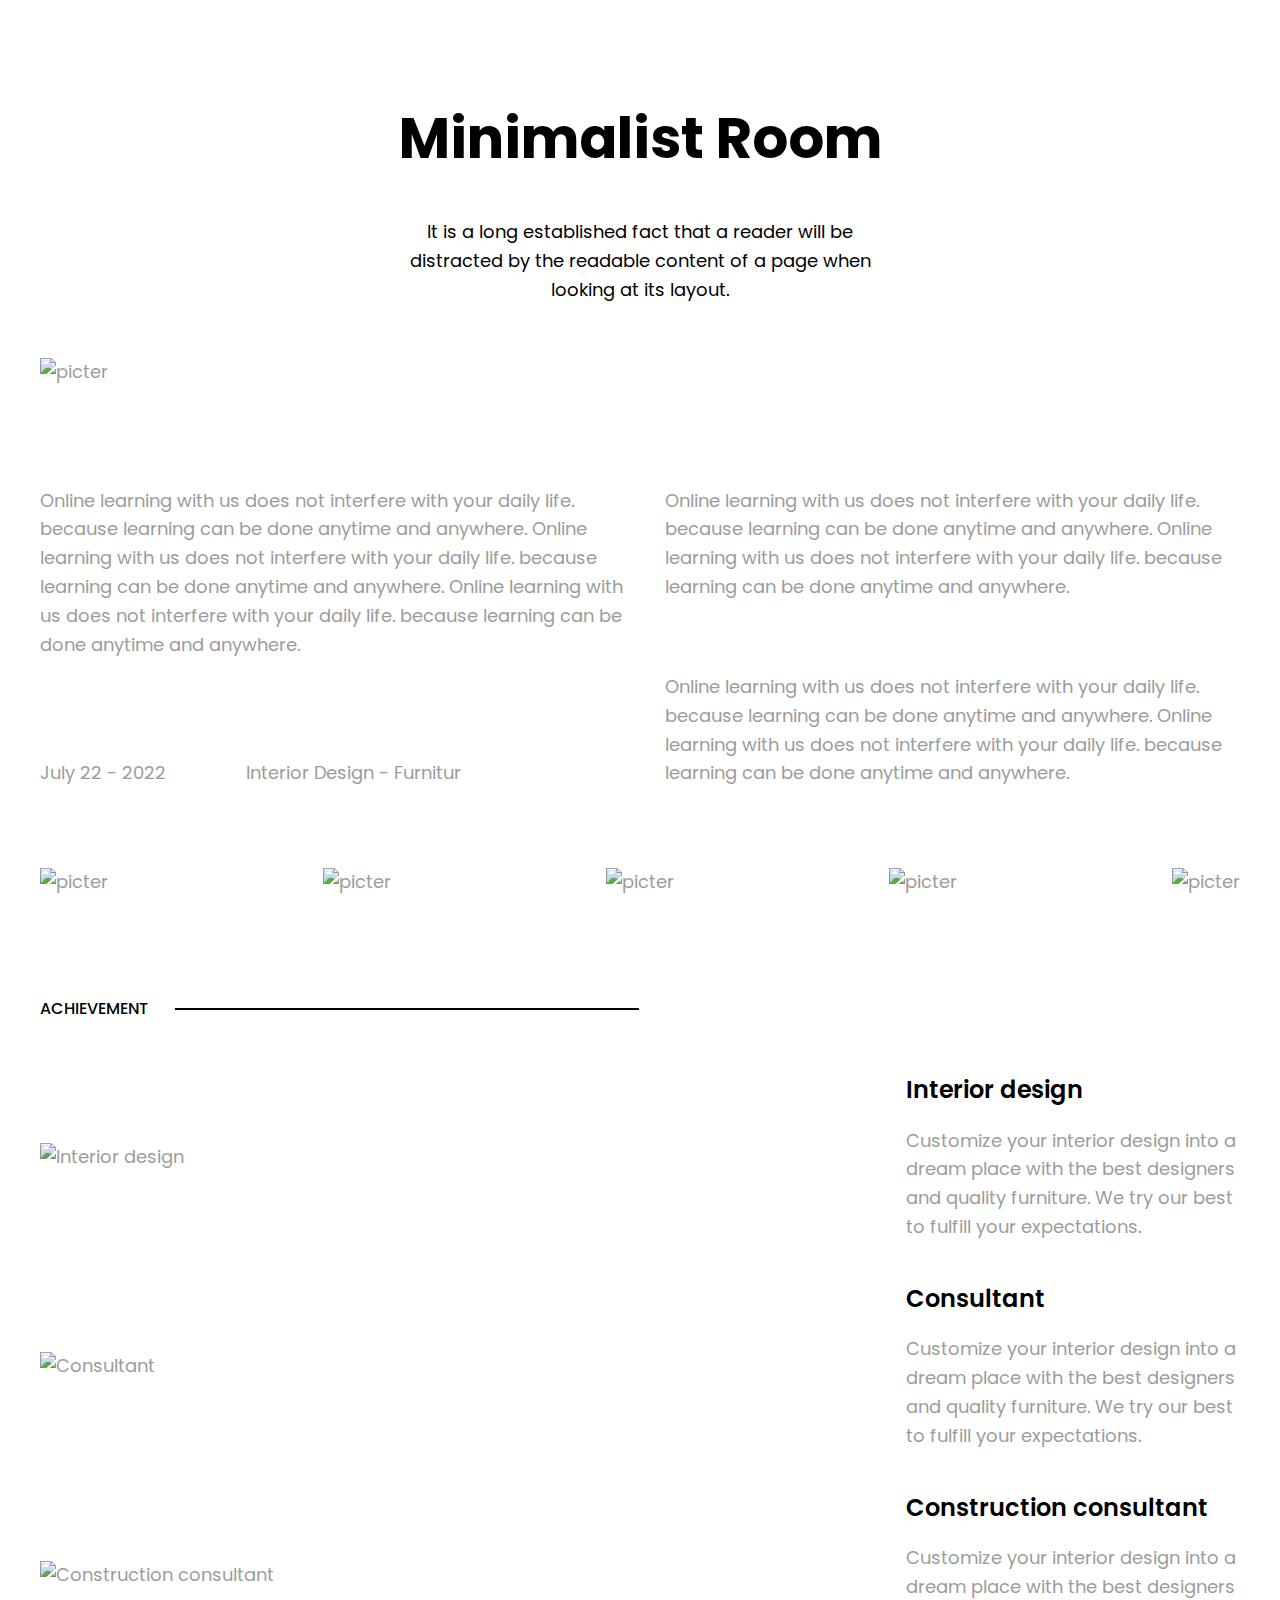
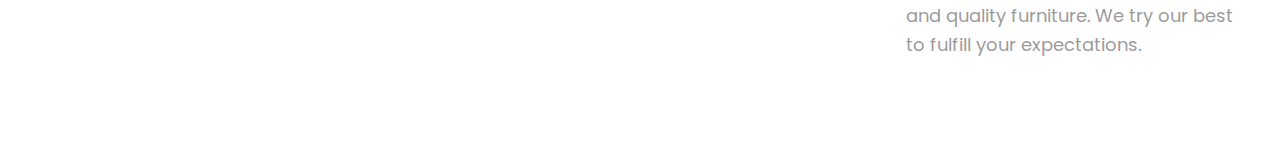
==== lesson_15/index.html @ d935998e "Add files via upload" ====
<!DOCTYPE html>
<html lang="en">
  <head>
    <meta charset="UTF-8">
    <meta name="viewport" content="width=device-width, initial-scale=1.0">
    <link rel="stylesheet" href="css/style.css">
    <title>Lessen_15</title>
  </head>
  <body>
    <div class="wrapper">
      <div class="page">
         <div class="page-header page-header--room ">
         <div class="page-header__container">
          <h1 class="page-header__title">Minimalist Room</h1>
          <div class="page-header__text">It is a long established fact that a reader will be distracted by the readable content of a page when looking at its
          layout.</div>
        </div> 
        </div>

        <div class="page-content__container">
          <div class="page-content">
            <div class="page-content__image">
              <img src="/img/04.jpg" alt="picter">
            </div>

            <div class="page-content__text text-blok">
            <div class="text-blok__left">
               <p>Online learning with us does not interfere with your daily life. because learning can be done anytime and anywhere.
              Online learning with us does not interfere with your daily life. because learning can be done anytime and anywhere.
              Online learning with us does not interfere with your daily life. because learning can be done anytime and anywhere.</p>
              <div class="text-blok__left-span">
              <span>July 22 - 2022</span>
              <span>Interior Design - Furnitur</span></div>
            </div>
            <div class="text-blok__right">
                <p>Online learning with us does not interfere with your daily life. because learning can be done anytime and anywhere.
                Online learning with us does not interfere with your daily life. because learning can be done anytime and anywhere.
                <p>Online learning with us does not interfere with your daily life. because learning can be done anytime and anywhere.
                Online learning with us does not interfere with your daily life. because learning can be done anytime and anywhere.</p>
            </div>
            </div>

            <div class="page-content__images image-blok">
              <div class="image-blok"><img src="/img/05.jpg" alt="picter"></div>
              <div class="image-blok"><img src="/img/06.jpg" alt="picter"></div>
              <div class="image-blok"><img src="/img/07.jpg" alt="picter"></div>
              <div class="image-blok"><img src="/img/08.jpg" alt="picter"></div>
              <div class="image-blok"><img src="/img/09.jpg" alt="picter"></div>
           </div>

          </div>
          
        </div>
      
        

<!-- ------------------------------------------------------- -->

      
        



























































       <!-- <div class="design__body-text">
           <div class="text__left">
            <h3 class="text__title">Project Overview</h3>
            <p class="text__content">Online learning with us does not interfere with your daily life. because learning can be done anytime and anywhere.
            Online learning with us does not interfere with your daily life. because learning can be done anytime and anywhere.
            Online learning with us does not interfere with your daily life. because learning can be done anytime and anywhere.</p>
            <p class="text__left-data">July 22 - 2022</p>
            <p class="text__left-author">Interior Design - Furnitur</p>

          </div>
           <div class="text__right">
            <h3 class="text__title">Design Process</h3>
            <p>Online learning with us does not interfere with your daily life. because learning can be done anytime and anywhere.
            Online learning with us does not interfere with your daily life. because learning can be done anytime and anywhere.</p>
            <p>Online learning with us does not interfere with your daily life. because learning can be done anytime and anywhere.
            Online learning with us does not interfere with your daily life. because learning can be done anytime and anywhere.</p>
          </div>
        </div>
        <div class=" design__body body-design">
        <div class="body-design images">
        <div class="body-design image">
          <img src="/img/05.jpg" alt="picter">
        </div>
        
        <div class="body-design image">
          <img src="/img/06.jpg" alt="picter">
        </div>
      </div>
        <div class="body-design image">
          <img src="/img/07.jpg" alt="picter">
    data    </div>

        <div class="body-design images">
          <div class="body-design image">
            <img src="/img/08.jpg" alt="picter">
          </div>
        
          <div class="body-design image">
            <img src="/img/09.jpg" alt="picter">
          </div></div>
        </div>
        </div>
       -->

      <div class="page__portfolio portfolio">
        <div class="portfolio__container">
          <div class="portfolio__header header-portfolio">
          <h3 class="header-portfolio__title">ACHIEVEMENT</h3></div>
          
            <div class="portfolio__body body-portfolio">
               <div class="body-portfolio__image">
                <a href="#"><img src="/img/01.jpg" alt="Interior design"></a>
               </div>
            
            <div class="body-portfolio__text">
              <h3 class="body-portfolio__title">Interior design</h3>
              <p>Customize your interior design into a dream place with the best designers and quality furniture. We try our best to
              fulfill your expectations.</p>

            </div>
            </div>


            <div class="portfolio__body body-portfolio">
               <div class="body-portfolio__image">
                <a href="#"><img src="/img/02.jpg" alt="Consultant"></a>
               </div>
            
            <div class="body-portfolio__text">
              <h3 class="body-portfolio__title">Consultant</h3>
              <p>Customize your interior design into a dream place with the best designers and quality furniture. We try our best to
              fulfill your expectations.</p>

            </div>
            </div>


            <div class="portfolio__body body-portfolio">
               <div class="body-portfolio__image">
                <a href="#"><img src="/img/03.jpg" alt="Construction consultant"></a>
               </div>
            
            <div class="body-portfolio__text">
              <h3 class="body-portfolio__title">Construction consultant</h3>
              <p>Customize your interior design into a dream place with the best designers and quality furniture. We try our best to
              fulfill your expectations.</p>

            </div>
            </div>
          
          
            
          
          
          
         </div>
       </div>
    </div>
    
  </body>
</html>
---- lesson_15/css/style.css ----
@import url("https://fonts.googleapis.com/css?family=Poppins:300,400,600,700&display=swap");
@import url("reset.css");
.wrapper {
    overflow: clip;
    min-height: 100%;
    display: flex;
    flex-direction: column;
}

 .page {
    width: 100%;
    padding-top: 100px;
    padding-bottom: 100px;
        font-family: "Poppins", sans-serif;
        font-size: 18px;
        color: rgba(156, 156, 156, 1);
        line-height: 1.6;
        font-weight: 400;
 }
.page-header__title{
    font-family: "Poppins",sans-serif;
    font-size: 56px;
    font-weight: 700;
    line-height: 1.4;
    text-align: center;
    margin-bottom: 40px;
    color: #000000;
}   
.page-header__text {
    max-width: 518px;
    text-align: center;
    margin:0 auto;
    color: #000000;
    
}    
 
.page-header--room{
   margin-bottom: 53px;
}

[class*="__container"] {
    max-width: 1230px;
    padding-left: 15px;
    padding-right: 15px;
    margin:0 auto;
}

.page-content{
    margin-bottom: 100px;
}
.page-content__image {
    margin-bottom: 100px;
}
.text-blok{
    display: flex;
    justify-content: space-between;
    gap: 25px;
    margin-bottom: 80px;
   
}
.text-blok__left{
    flex: 1 0 50%;
    align-content: space-between;
    gap: 100px;
    display: flex;
    flex-direction: column;
    flex-wrap: wrap;
}
.text-blok__left-span{
    display: flex;
    gap: 80px;
}
.text-blok__right{
  display: flex;
  flex-direction: column;
  justify-content: space-between;
 flex-wrap: wrap;
}

.page-content__images{
    display: flex;
    flex-wrap: wrap;
    justify-content: space-between;
    row-gap: 32px;
    margin: 0 -16px;
    padding: 0 16px;
    
}


/* -------------------- */

.header-portfolio__title {
   font-size:16px;
    font-weight: 500;
    line-height: 1.5;
     margin-bottom:52px;  
    color:#000000;
    display: flex;
    gap: 26px;   
    align-self: center;
}
.header-portfolio__title::after{
    content: "";
    height: 2px;
    background-color: #000000;
    flex: 0 1 464px;
    align-self: center;
}
.body-portfolio:not(:last-child){
    margin-bottom: 40px;
}
.body-portfolio {
   display: flex;
   justify-content: space-between;
   align-items: center;
   gap: 120px;
}
.body-portfolio__image {
    flex: 0 0 62.1667%;
        overflow: hidden;
}
.body-portfolio__image img {
    max-width: 100%;
    transition: transform 0.8s;
}

.body-portfolio__image:hover img {
    transform: scale(1.05);
}

.body-portfolio__text {
        flex: 0 1 35.928%;
}

.body-portfolio__title {
    font-size: 24px;
        font-weight: 600;
        line-height: 1.4;
        color: rgb(0, 0, 0);
        margin-bottom: 20px;
        
}
















/*  */
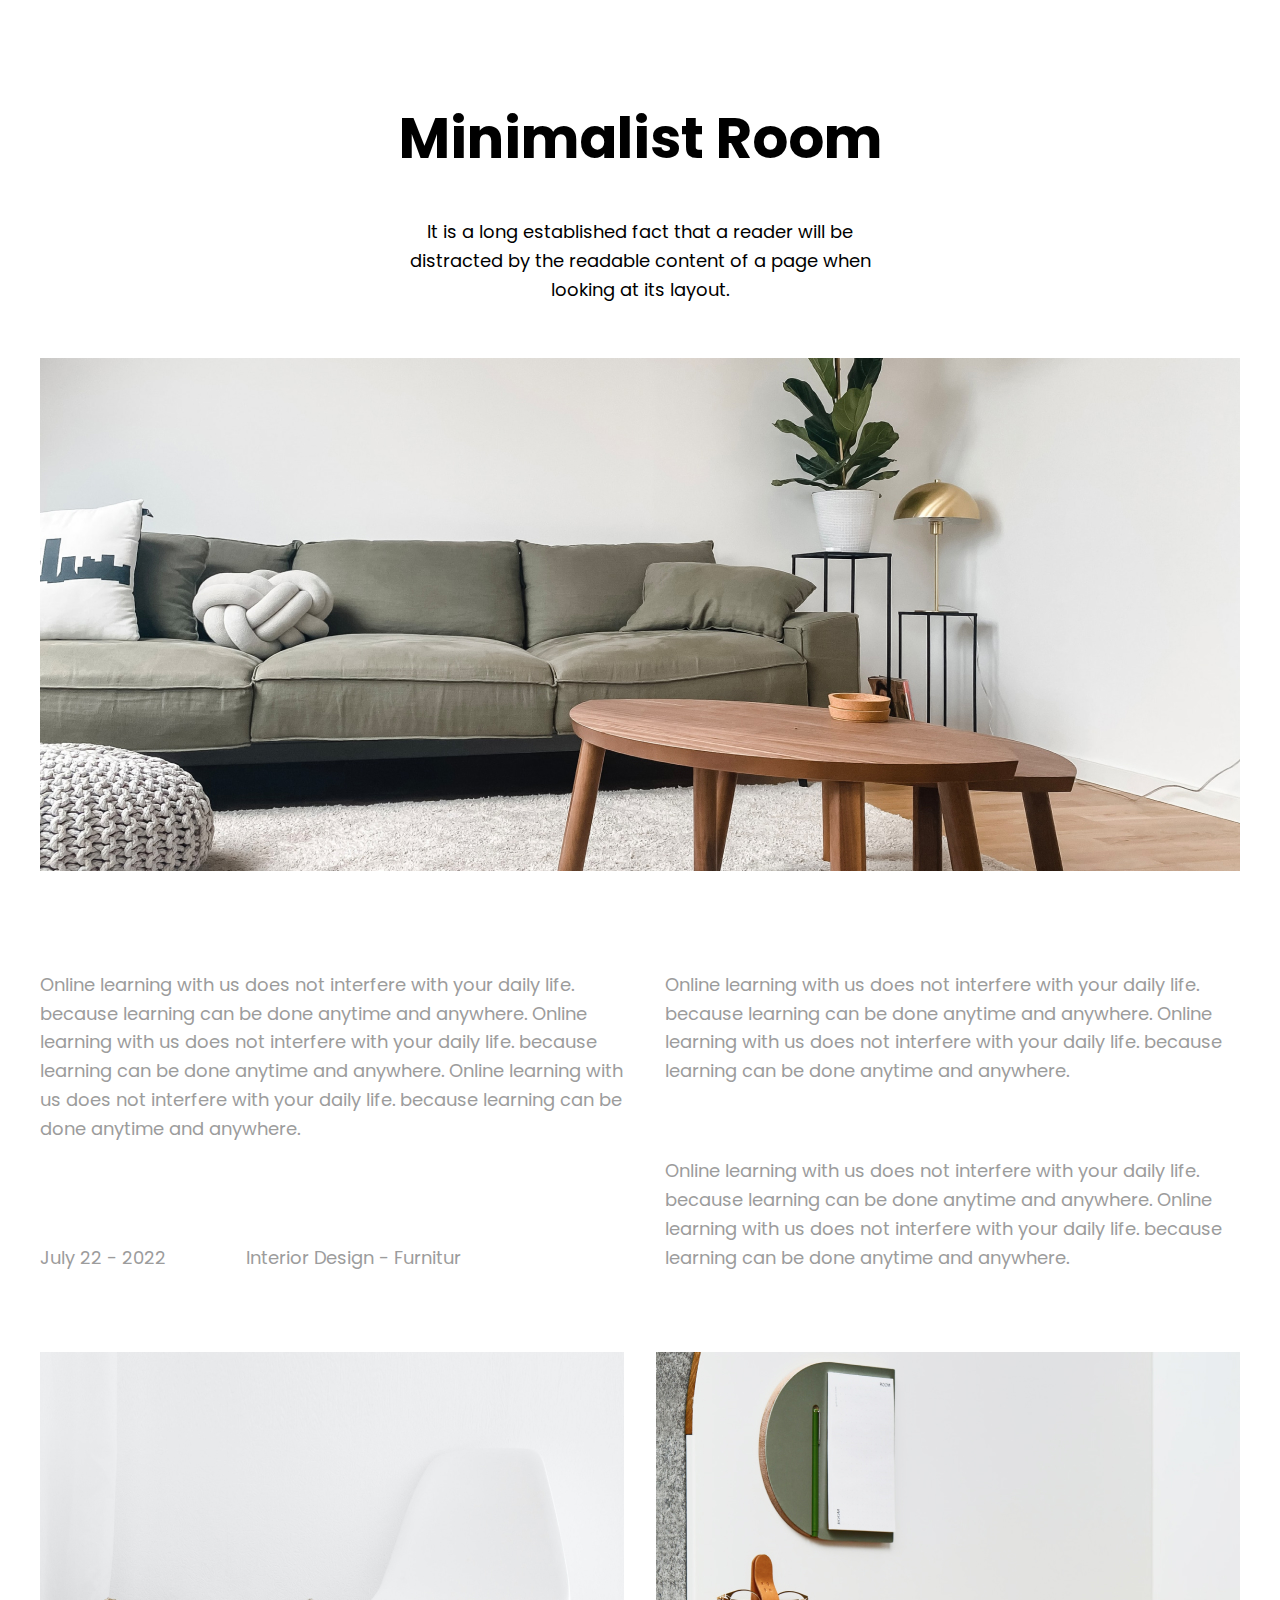
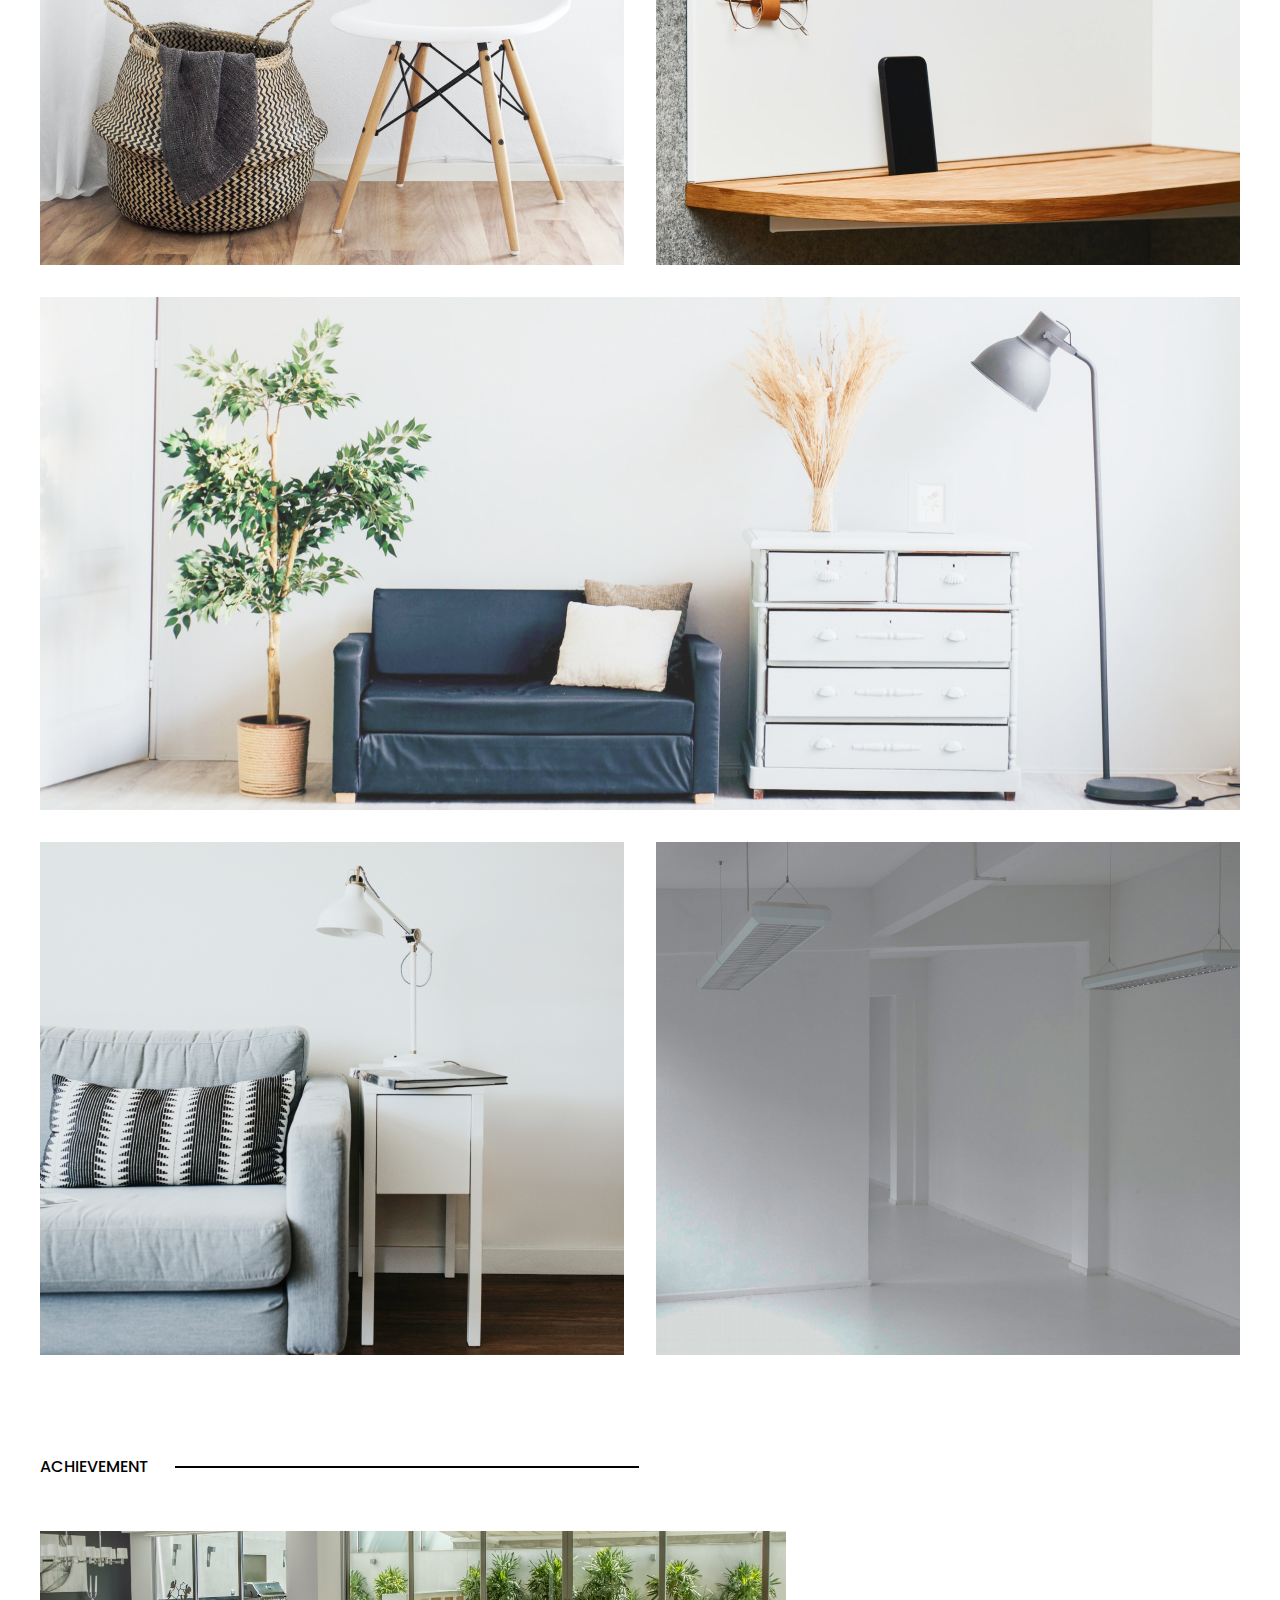
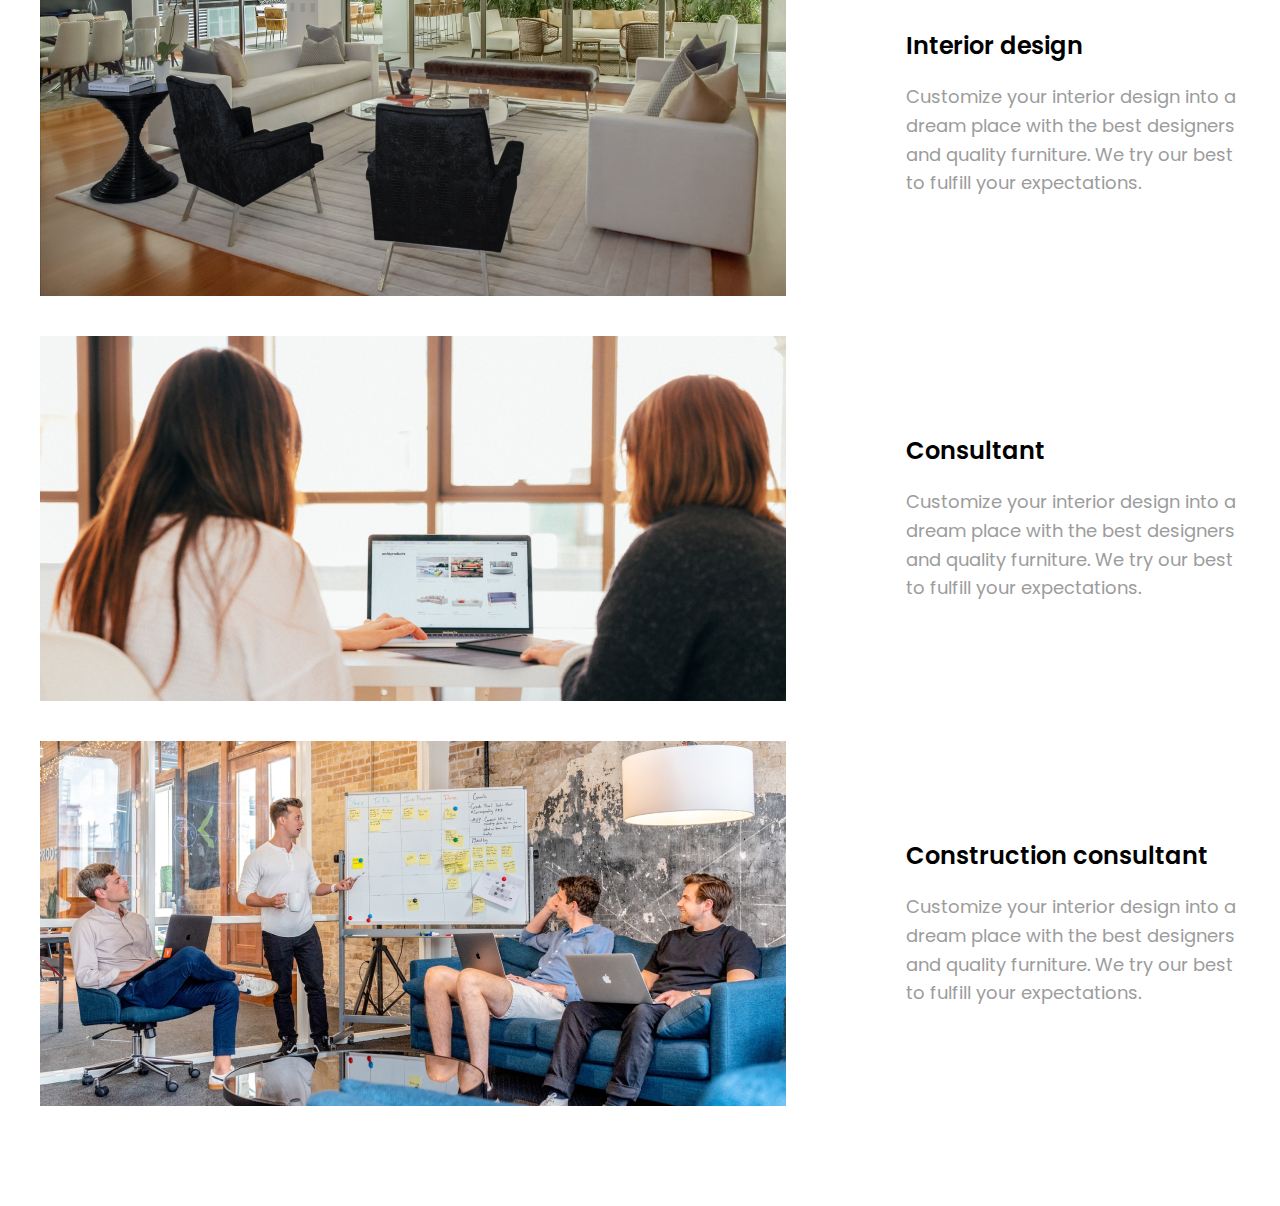
==== commit 775db496: "Add files via upload" ====
--- a/lesson_15/index.html
+++ b/lesson_15/index.html
@@ -20,7 +20,7 @@
         <div class="page-content__container">
           <div class="page-content">
             <div class="page-content__image">
-              <img src="/img/04.jpg" alt="picter">
+              <img src="img/04.jpg" alt="picter">
             </div>
 
             <div class="page-content__text text-blok">
@@ -41,11 +41,11 @@
             </div>
 
             <div class="page-content__images image-blok">
-              <div class="image-blok"><img src="/img/05.jpg" alt="picter"></div>
-              <div class="image-blok"><img src="/img/06.jpg" alt="picter"></div>
-              <div class="image-blok"><img src="/img/07.jpg" alt="picter"></div>
-              <div class="image-blok"><img src="/img/08.jpg" alt="picter"></div>
-              <div class="image-blok"><img src="/img/09.jpg" alt="picter"></div>
+              <div class="image-blok"><img src="img/05.jpg" alt="picter"></div>
+              <div class="image-blok"><img src="img/06.jpg" alt="picter"></div>
+              <div class="image-blok"><img src="img/07.jpg" alt="picter"></div>
+              <div class="image-blok"><img src="img/08.jpg" alt="picter"></div>
+              <div class="image-blok"><img src="img/09.jpg" alt="picter"></div>
            </div>
 
           </div>
@@ -56,110 +56,7 @@
 
 <!-- ------------------------------------------------------- -->
 
-      
-        
-
-
-
-
-
-
-
-
-
-
-
-
-
-
-
-
-
-
-
-
-
-
-
-
-
-
-
-
-
-
-
-
-
-
-
-
-
-
-
-
-
-
-
-
-
-
-
-
-
-
-
-
-
-
-
-
-
-
-
-       <!-- <div class="design__body-text">
-           <div class="text__left">
-            <h3 class="text__title">Project Overview</h3>
-            <p class="text__content">Online learning with us does not interfere with your daily life. because learning can be done anytime and anywhere.
-            Online learning with us does not interfere with your daily life. because learning can be done anytime and anywhere.
-            Online learning with us does not interfere with your daily life. because learning can be done anytime and anywhere.</p>
-            <p class="text__left-data">July 22 - 2022</p>
-            <p class="text__left-author">Interior Design - Furnitur</p>
-
-          </div>
-           <div class="text__right">
-            <h3 class="text__title">Design Process</h3>
-            <p>Online learning with us does not interfere with your daily life. because learning can be done anytime and anywhere.
-            Online learning with us does not interfere with your daily life. because learning can be done anytime and anywhere.</p>
-            <p>Online learning with us does not interfere with your daily life. because learning can be done anytime and anywhere.
-            Online learning with us does not interfere with your daily life. because learning can be done anytime and anywhere.</p>
-          </div>
-        </div>
-        <div class=" design__body body-design">
-        <div class="body-design images">
-        <div class="body-design image">
-          <img src="/img/05.jpg" alt="picter">
-        </div>
-        
-        <div class="body-design image">
-          <img src="/img/06.jpg" alt="picter">
-        </div>
-      </div>
-        <div class="body-design image">
-          <img src="/img/07.jpg" alt="picter">
-    data    </div>
-
-        <div class="body-design images">
-          <div class="body-design image">
-            <img src="/img/08.jpg" alt="picter">
-          </div>
-        
-          <div class="body-design image">
-            <img src="/img/09.jpg" alt="picter">
-          </div></div>
-        </div>
-        </div>
-       -->
+    
 
       <div class="page__portfolio portfolio">
         <div class="portfolio__container">
@@ -168,7 +65,7 @@
           
             <div class="portfolio__body body-portfolio">
                <div class="body-portfolio__image">
-                <a href="#"><img src="/img/01.jpg" alt="Interior design"></a>
+                <a href="#"><img src="img/01.jpg" alt="Interior design"></a>
                </div>
             
             <div class="body-portfolio__text">
@@ -182,7 +79,7 @@
 
             <div class="portfolio__body body-portfolio">
                <div class="body-portfolio__image">
-                <a href="#"><img src="/img/02.jpg" alt="Consultant"></a>
+                <a href="#"><img src="img/02.jpg" alt="Consultant"></a>
                </div>
             
             <div class="body-portfolio__text">
@@ -196,7 +93,7 @@
 
             <div class="portfolio__body body-portfolio">
                <div class="body-portfolio__image">
-                <a href="#"><img src="/img/03.jpg" alt="Construction consultant"></a>
+                <a href="#"><img src="img/03.jpg" alt="Construction consultant"></a>
                </div>
             
             <div class="body-portfolio__text">
